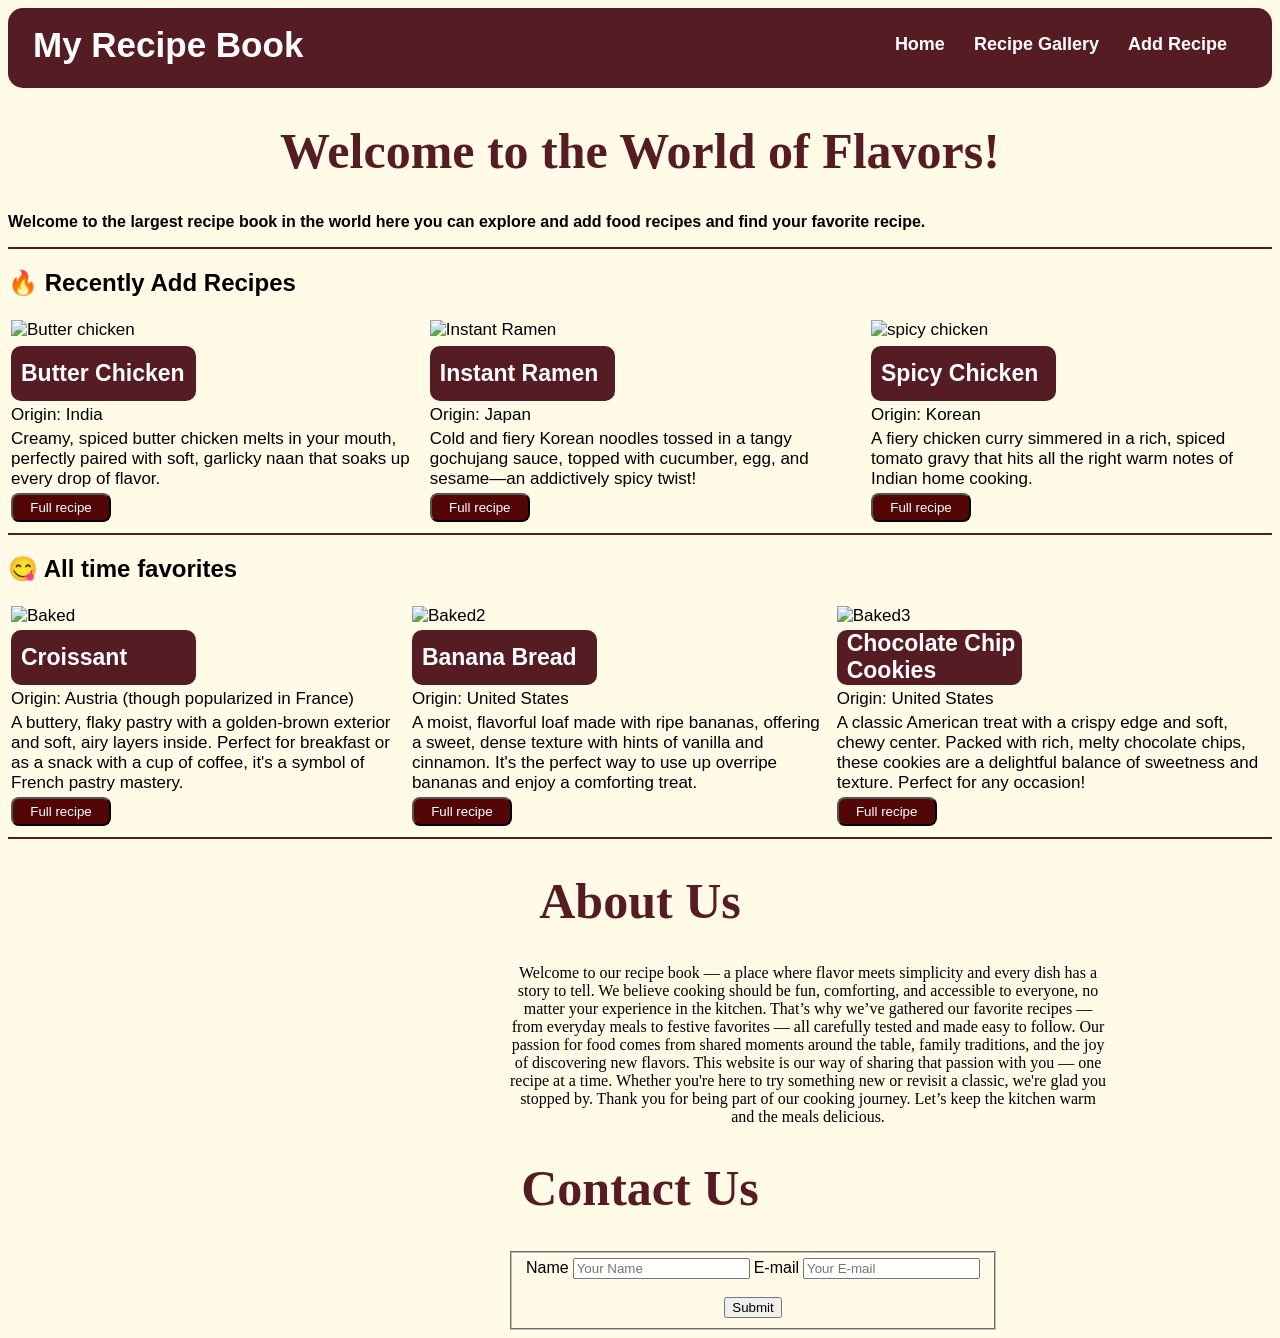
==== index.html @ 8805f845 "Update index.html" ====
<!DOCTYPE html>
<html lang="en">
<head>
    <meta charset="UTF-8">
    <meta name="viewport" content="width=device-width, initial-scale=1.0">
    <title>index.html</title>
    <style type="text/css">
        a{
            text-decoration: none; font-family: Arial, Helvetica, sans-serif; color: #fff;
        }
        .navbar{
            background-color: #561C24; padding-right: 20px; padding-left: 25px; height: 70px; padding-top: 10px; border-radius: 15px;
        }
        .navdiv{
            display: flex; align-items: center; justify-content: space-between;
        }
        .logo a{
            font-size: 35px; font-weight: 600; color: white; padding-top: 15px;
        }
        li{
             display: inline-block;
        }
        li a{
            color: white; font-size: 18px; font-weight: bold; margin-right: 25px;
        }
        .box{
            width: 175px; height: 55px; background-color: #561C24; border-color: black; border-radius: 10px; position: relative; margin: 0;
        }
        .box{
            font-size: 23px; font-weight: 600; color: white; padding-left: 10px;  display: flex; align-items: center; font-family: Arial, Helvetica, sans-serif;
        }
        td button{
            padding: 5px; height: 5%; width: 100px; background-color: rgb(83, 6, 6); border-radius: 8px;
        }
        table{
            font-family: Arial, Helvetica, sans-serif;
        }
        h2{
            font-family: Arial, Helvetica, sans-serif;
        }
        p{
            font-family: Arial, Helvetica, sans-serif; font-weight: 600;
        }
        table td{
            font-family: 'Gill Sans', 'Gill Sans MT', Calibri, 'Trebuchet MS', sans-serif; font-size: 17px;
        }
        h1{
            text-align: center; color: #561C24; font-size: 50px;
        }
        article{
            word-wrap: break-word; width: 600px; text-align: center; margin-left: 500px;
        }
        .fieldset{
             text-align: center; width: 490px; margin-left: 500px;
        }
        .form-container{
            display: inline; 
        }
        label{
            color:black; position: relative; font-size: 1; font-family: Arial, Helvetica, sans-serif; 
        }
         hr{
           border: #561C24 0.25px solid;
        }
    </style>
</head>
<body style="background-color: #FFFBE6;">
    <aside>
        <nav class="navbar">
            <div class="navdiv">
                <div class="logo"><a href="#">My Recipe Book</a> </div>
            <ul>
                <li><a href="index.html">Home</a></li>
                <li><a href="Recipe Gallery.html">Recipe Gallery</a></li>
                <li><a href="Add recipe.html">Add Recipe</a></li>
            </ul>
        </nav>
    </aside>
    <section1>
        <header>
            <h1>Welcome to the World of Flavors!</h1>
        </header>
        <p>Welcome to the largest recipe book in the world here you can explore and add food recipes and find your favorite recipe.</p>
        <hr>
        <h2>🔥 Recently Add Recipes</h2>
        <table>
            <tr>
                <td><img src="butter2.jpg" alt="Butter chicken" width="500" height="350"></td>
                <td><img src="Instant Ramen.jpg" alt="Instant Ramen" width="500" height="350"></td>
                <td><img src="spicy2.jpg" alt="spicy chicken" width="500" height="350"></td>
            </tr>
            <tr>
                <tr>
                    <td><div class="box">Butter Chicken</div></td>
                    <td><div class="box">Instant Ramen</div></td> 
                    <td><div class="box">Spicy Chicken</div></td>
                </tr>
            </tr>
            <tr>
                <td>Origin: India</td>
                <td>Origin: Japan</td>
                <td>Origin: Korean</td>
            </tr>
            <tr>
                <td>Creamy, spiced butter chicken melts in your mouth, perfectly paired with soft, garlicky naan that soaks up every drop of flavor.</td>
                <td>Cold and fiery Korean noodles tossed in a tangy gochujang sauce, topped with cucumber, egg, and sesame—an addictively spicy twist!</td>
                <td>A fiery chicken curry simmered in a rich, spiced tomato gravy that hits all the right warm notes of Indian home cooking.</td>
            </tr>
            <tr>
                <td><button><a href="Recipe Details.html#DOTD">Full recipe</a></button></td>
                <td><button><a href="Recipe Details.html#DOTD">Full recipe</a></button></td>
                <td><button><a href="Recipe Details.html#DOTD">Full recipe</a></button></td>
            </tr>
        </table>
    </section>
    <hr>
    <main>
        <h2>😋 All time favorites</h2>
        <table>
            <tr>
                <td><img src="Baked.png" alt="Baked" width="500" height="350"></td>
                <td><img src="Baked2.png" alt="Baked2" width="500" height="350"></td>
                <td><img src="Baked3.png" alt="Baked3" width="500" height="350"></td>
            </tr>
            <tr>
                <td><div class="box">Croissant </div></td>
                <td><div class="box">Banana Bread</div></td> 
                <td><div class="box">Chocolate Chip Cookies</div></td>
            </tr>
            <tr>
                <td>Origin: Austria (though popularized in France)</td>
                <td>Origin: United States</td>
                <td>Origin: United States</td>
            </tr>
            <tr>
                <td>A buttery, flaky pastry with a golden-brown exterior and soft, airy layers inside. Perfect for breakfast or as a snack with a cup of coffee, it's a symbol of French pastry mastery.</td>
                <td>A moist, flavorful loaf made with ripe bananas, offering a sweet, dense texture with hints of vanilla and cinnamon. It's the perfect way to use up overripe bananas and enjoy a comforting treat.</td>
                <td>A classic American treat with a crispy edge and soft, chewy center. Packed with rich, melty chocolate chips, these cookies are a delightful balance of sweetness and texture. Perfect for any occasion!</td>
            </tr>
            <tr>
                <td><button><a href="Recipe Details.html#Baked">Full recipe</a></button></td>
                <td><button><a href="Recipe Details.html#Baked">Full recipe</a></button></td>
                <td><button><a href="Recipe Details.html#Baked">Full recipe</a></button></td>
            </tr>
        </table>
    </main>
    <hr>
    <footer>
        <h1>About Us</h1>
        <article>Welcome to our recipe book — a place where flavor meets simplicity and every dish has a story to tell.
            We believe cooking should be fun, comforting, and accessible to everyone, no matter your experience in the kitchen. That’s why we’ve gathered our favorite recipes — from everyday meals to festive favorites — all carefully tested and made easy to follow.
            Our passion for food comes from shared moments around the table, family traditions, and the joy of discovering new flavors. This website is our way of sharing that passion with you — one recipe at a time.
            Whether you're here to try something new or revisit a classic, we're glad you stopped by. Thank you for being part of our cooking journey. Let’s keep the kitchen warm and the meals delicious.</article>
            <h1>Contact Us</h1>
            <form action="#" method="post">
                <div class="fieldset">
                <fieldset>
                <label for="N">Name</label>
                <div class="form-container"><input type="text" id="N" name="info" placeholder="Your Name" required></div>
                <label for="E">E-mail</label>
                <div class="form-container"><input type="email" name="info" id="E" placeholder="Your E-mail" required></div><br><br>
                <input type="button" value="Submit">
            </fieldset>
        </div>
        </form>
    </footer>
</body>
</html>
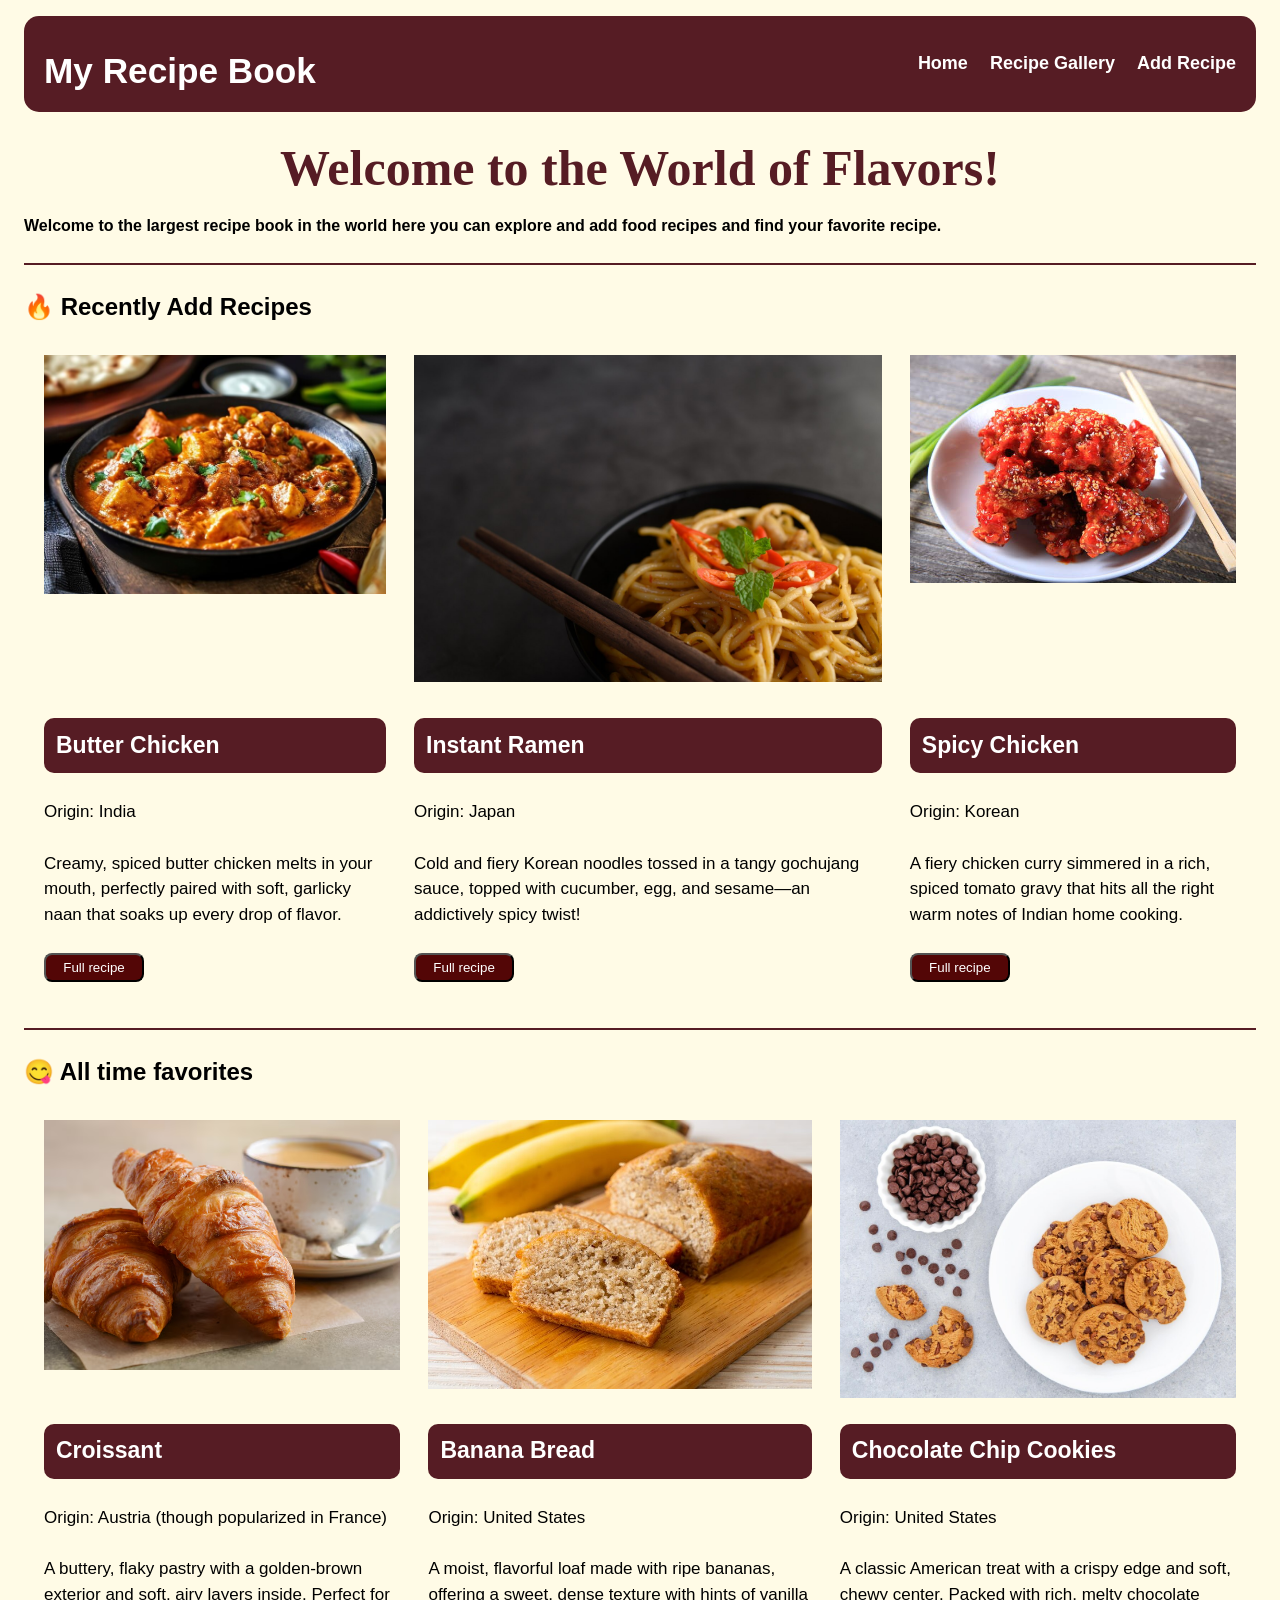
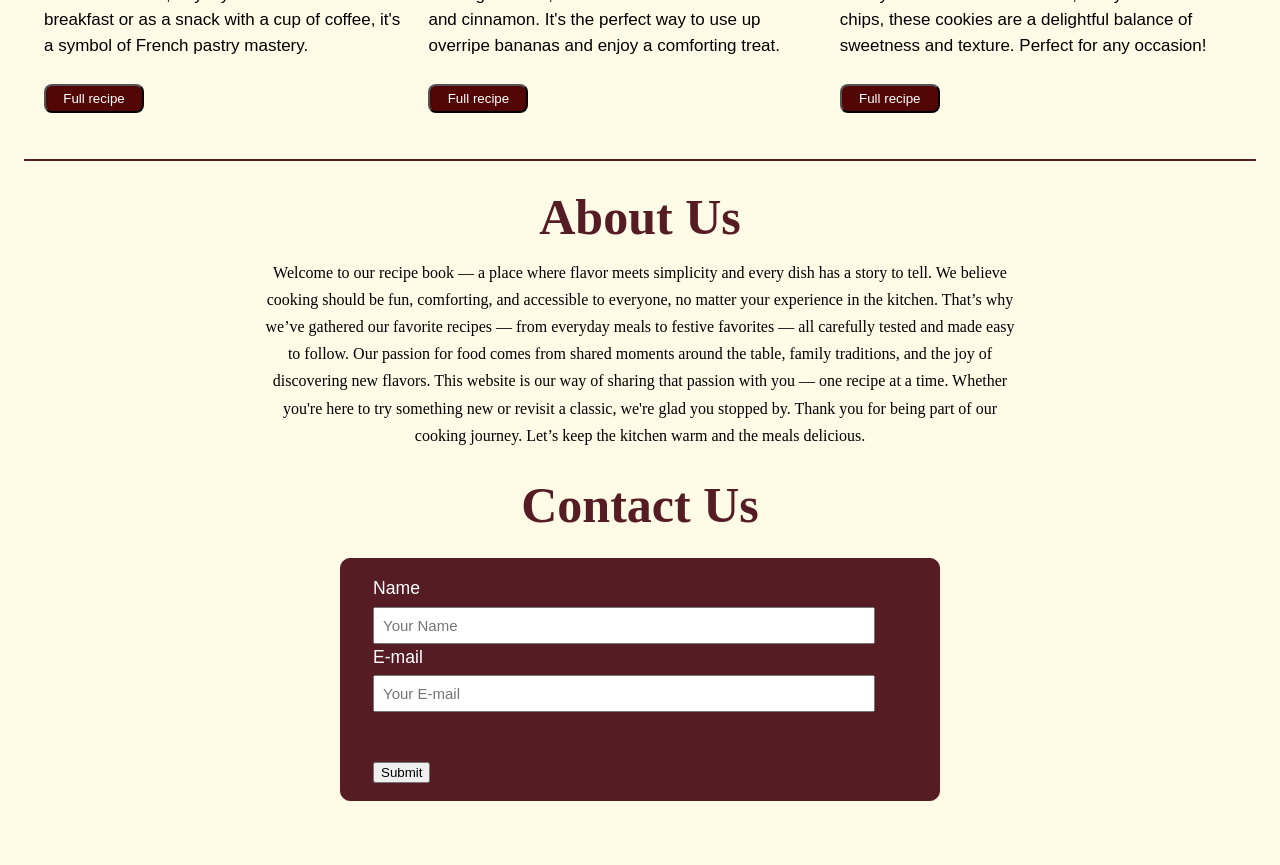
==== commit 9f7ccd00: "refactor: overall update" ====
--- a/index.html
+++ b/index.html
@@ -4,6 +4,7 @@
     <meta charset="UTF-8">
     <meta name="viewport" content="width=device-width, initial-scale=1.0">
     <title>index.html</title>
+    <link rel="stylesheet" href="assets/css/site.css">
     <style type="text/css">
         a{
             text-decoration: none; font-family: Arial, Helvetica, sans-serif; color: #fff;
@@ -51,13 +52,19 @@
             word-wrap: break-word; width: 600px; text-align: center; margin-left: 500px;
         }
         .fieldset{
-             text-align: center; width: 490px; margin-left: 500px;
+             width: 600px !important; max-width: 100%; padding: 1em 4em 1em 2em; border: solid 1px #561C24; border-radius: 10px; background-color: #561C24; margin: 24px auto; text-align: left;
+        }
+        .fieldset fieldset{
+            border: 0; padding: 0; margin: 0;
         }
         .form-container{
-            display: inline; 
+            display: block; padding-top: 5px;
+        }
+        .form-container input{
+            width: 100%; max-width: 100%; padding: 8px; font-size: 15px; font-family: Arial, Helvetica, sans-serif;
         }
         label{
-            color:black; position: relative; font-size: 1; font-family: Arial, Helvetica, sans-serif; 
+            color: #fff; position: relative; font-size: 1.1em; font-family: Arial, Helvetica, sans-serif; 
         }
          hr{
            border: #561C24 0.25px solid;
@@ -85,9 +92,9 @@
         <h2>🔥 Recently Add Recipes</h2>
         <table>
             <tr>
-                <td><img src="butter2.jpg" alt="Butter chicken" width="500" height="350"></td>
-                <td><img src="Instant Ramen.jpg" alt="Instant Ramen" width="500" height="350"></td>
-                <td><img src="spicy2.jpg" alt="spicy chicken" width="500" height="350"></td>
+                <td><img src="assets/images/butter2.jpg" alt="Butter chicken" width="500" height="350"></td>
+                <td><img src="assets/images/Instant Ramen.jpg" alt="Instant Ramen" width="500" height="350"></td>
+                <td><img src="assets/images/spicy2.jpg" alt="spicy chicken" width="500" height="350"></td>
             </tr>
             <tr>
                 <tr>
@@ -118,9 +125,9 @@
         <h2>😋 All time favorites</h2>
         <table>
             <tr>
-                <td><img src="Baked.png" alt="Baked" width="500" height="350"></td>
-                <td><img src="Baked2.png" alt="Baked2" width="500" height="350"></td>
-                <td><img src="Baked3.png" alt="Baked3" width="500" height="350"></td>
+                <td><img src="assets/images/Baked.png" alt="Baked" width="500" height="350"></td>
+                <td><img src="assets/images/Baked2.png" alt="Baked2" width="500" height="350"></td>
+                <td><img src="assets/images/Baked3.png" alt="Baked3" width="500" height="350"></td>
             </tr>
             <tr>
                 <td><div class="box">Croissant </div></td>
--- a/assets/css/site.css
+++ b/assets/css/site.css
@@ -0,0 +1,182 @@
+* {
+	box-sizing: border-box;
+}
+
+html {
+	scroll-behavior: smooth;
+}
+
+body {
+	max-width: 1560px;
+	margin: 0 auto;
+	padding: 16px 24px 40px;
+	line-height: 1.5;
+}
+
+.navbar {
+	min-height: 60px;
+	height: auto !important;
+	padding: 14px 20px !important;
+	margin-bottom: 12px;
+}
+
+.navdiv {
+	gap: 16px 28px;
+	flex-wrap: wrap;
+}
+
+.logo a {
+	display: block;
+	font-size: clamp(1.6rem, 3vw, 2.2rem) !important;
+}
+
+nav ul {
+	display: flex;
+	flex-wrap: wrap;
+	align-items: center;
+	justify-content: flex-end;
+	gap: 8px 22px;
+	margin: 0;
+	padding: 0;
+}
+
+nav li {
+	display: block !important;
+}
+
+nav li a,
+li a {
+	display: inline-block;
+	margin-right: 0 !important;
+	line-height: 1.3;
+}
+
+section,
+section1,
+main,
+footer,
+header {
+	display: block;
+	width: 100%;
+}
+
+h1 {
+	margin: 28px 0 12px;
+	font-size: clamp(2rem, 5vw, 3.125rem) !important;
+	line-height: 1.15;
+}
+
+h2 {
+	margin: 24px 0 12px;
+}
+
+p {
+	line-height: 1.6;
+}
+
+hr {
+	margin: 24px 0;
+}
+
+table {
+	width: 100% !important;
+	max-width: 100%;
+	margin: 0 auto 28px;
+	border-spacing: 12px 10px;
+}
+
+table td,
+table th {
+	padding: 8px;
+	vertical-align: top;
+	overflow-wrap: anywhere;
+}
+
+table img {
+	display: block;
+	width: 100% !important;
+	max-width: 100%;
+	height: auto !important;
+	aspect-ratio: 10 / 7;
+	object-fit: cover;
+}
+
+.box {
+	width: 100% !important;
+	min-height: 55px;
+	height: auto !important;
+	padding: 12px !important;
+	line-height: 1.2;
+}
+
+article {
+	width: auto !important;
+	max-width: 760px;
+	margin: 0 auto 24px !important;
+	line-height: 1.7;
+}
+
+.fieldset {
+	width: auto !important;
+	max-width: 760px;
+	margin: 24px auto !important;
+}
+
+.fieldset input,
+.fieldset textarea,
+.fieldset select {
+	max-width: 100%;
+}
+
+@media (max-width: 760px) {
+	body {
+		padding: 10px 12px 28px;
+	}
+
+	.navdiv {
+		align-items: stretch;
+	}
+
+	.logo,
+	nav ul {
+		width: 100%;
+	}
+
+	nav ul {
+		justify-content: flex-start;
+	}
+
+	table,
+	table tbody,
+	table tr,
+	table td,
+	table th {
+		display: block;
+		width: 100% !important;
+	}
+
+	table {
+		border-spacing: 0;
+	}
+
+	table td,
+	table th {
+		padding: 8px 0;
+	}
+
+	table img {
+		max-height: none;
+	}
+
+	table th {
+		margin-top: 12px;
+	}
+
+	.fieldset {
+		padding: 20px !important;
+	}
+
+	.legend {
+		font-size: 2.2em !important;
+	}
+}
